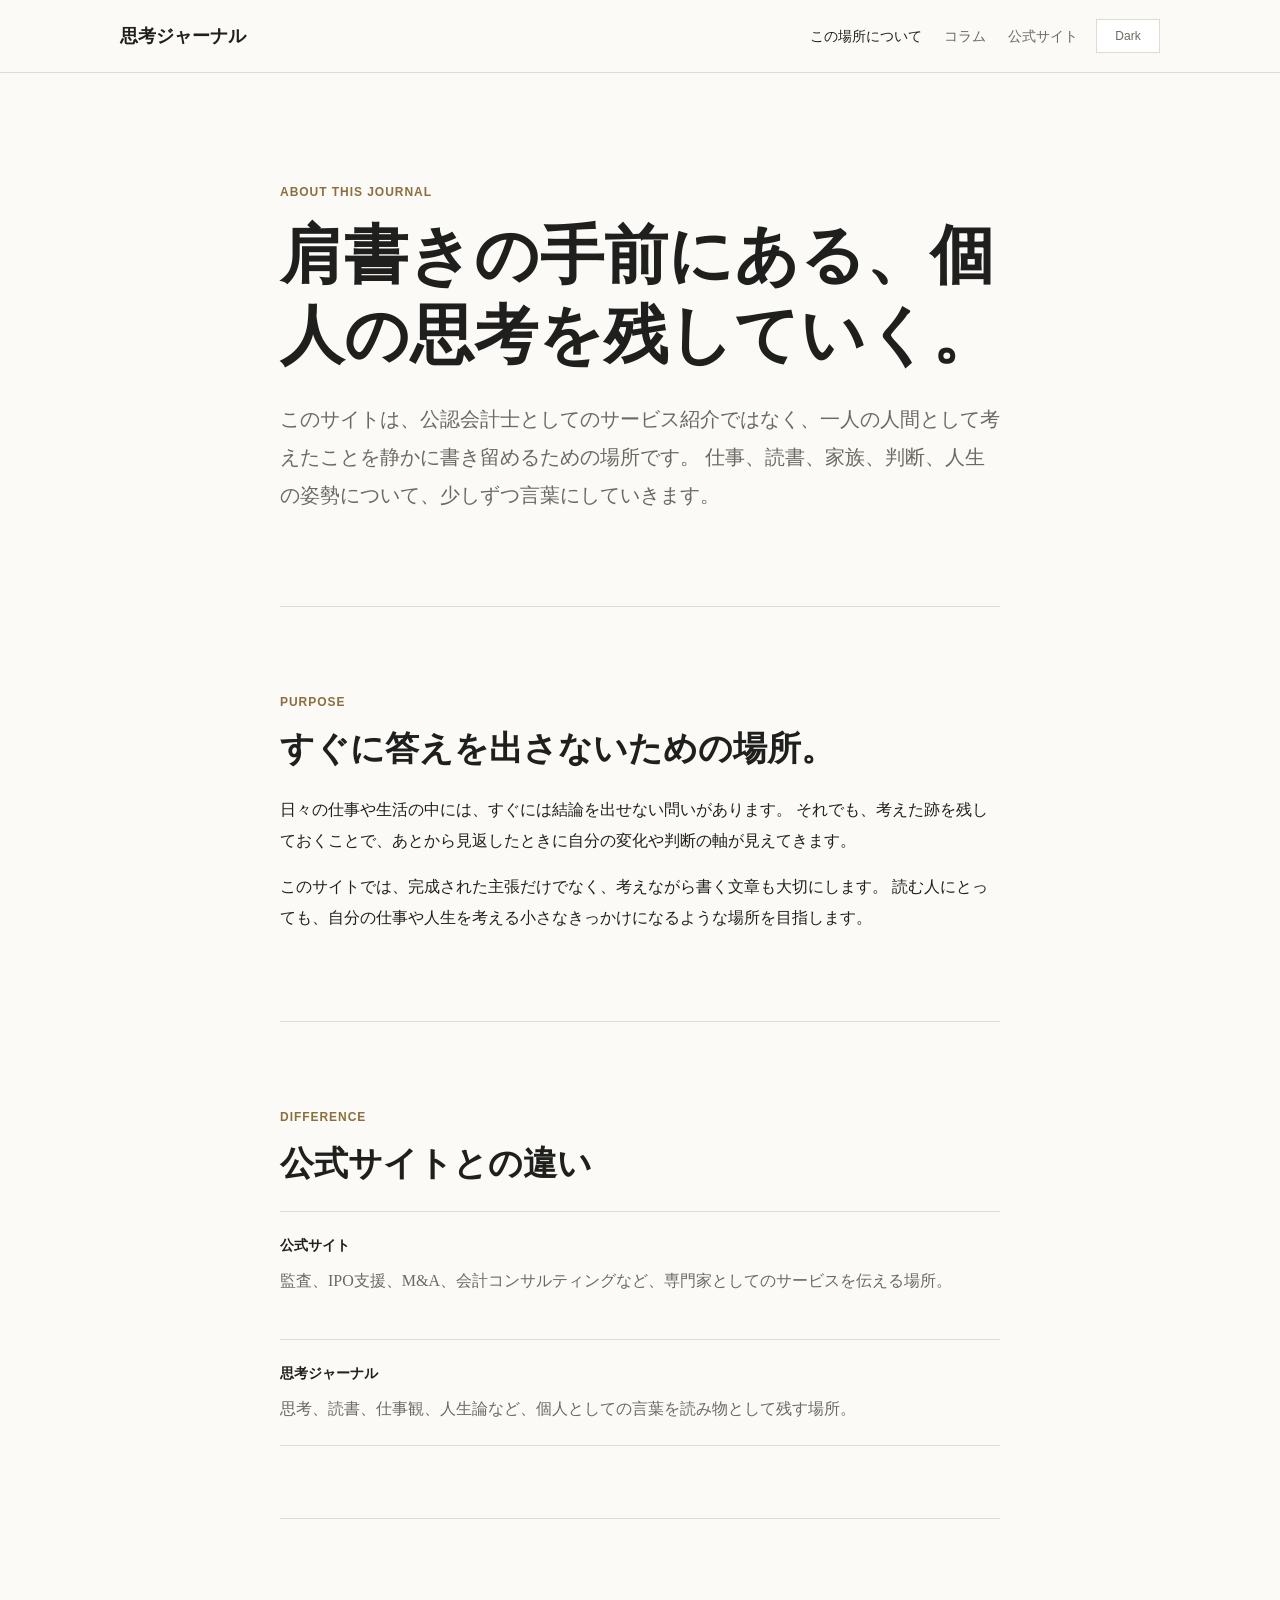
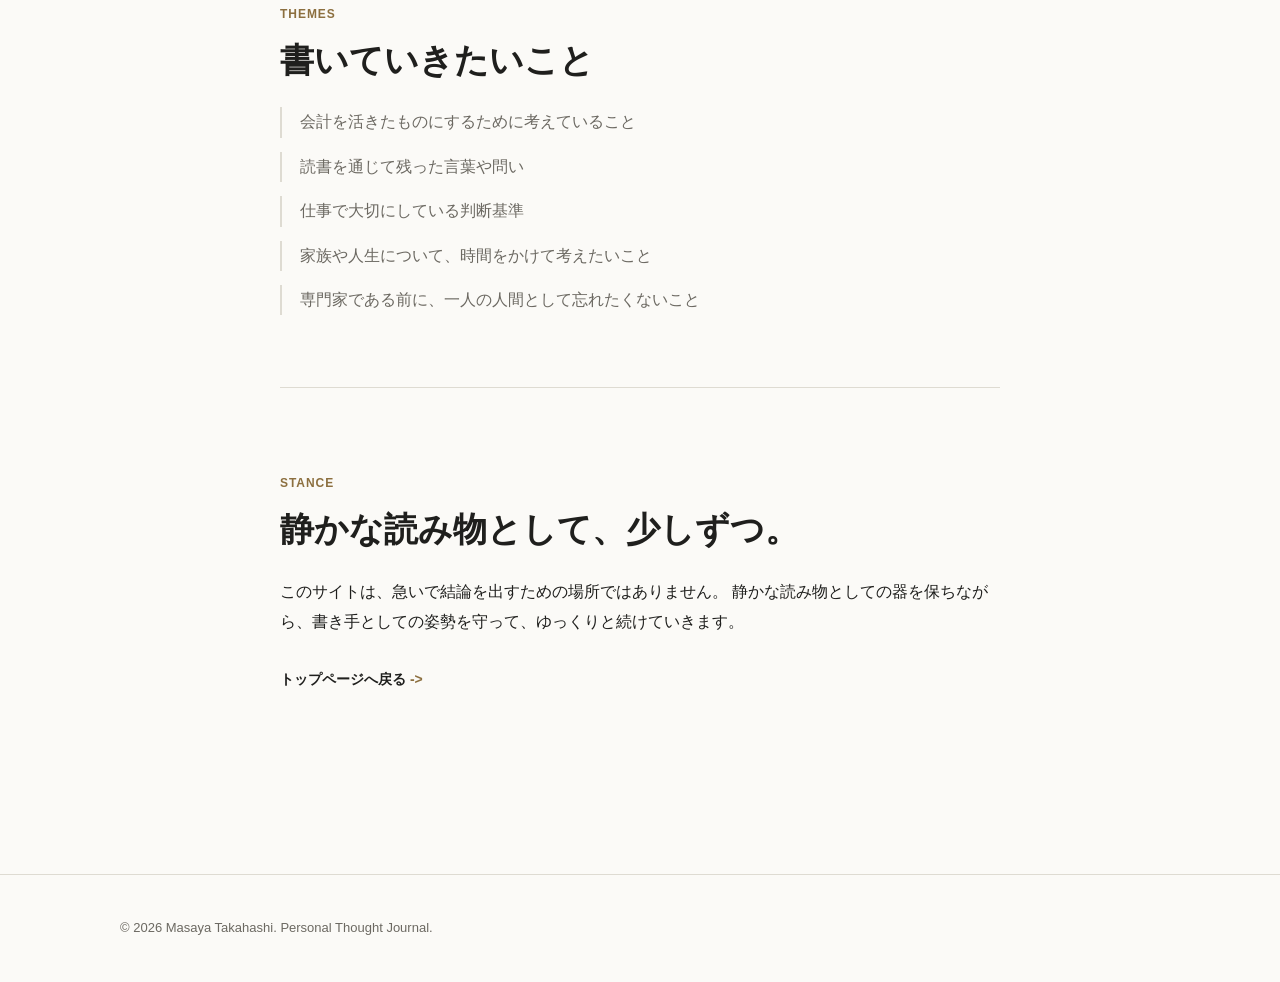
==== about.html @ 68d2dee1 "ファビコンを追加" ====
<!DOCTYPE html>
<html lang="ja">
<head>
  <meta charset="UTF-8">
  <meta name="viewport" content="width=device-width, initial-scale=1.0">
  <meta name="description" content="思考ジャーナルについて。公認会計士・高橋正哉が、個人としての思考、読書、仕事観、人生論を書き留める場所です。">
  <meta property="og:site_name" content="思考ジャーナル">
  <meta property="og:type" content="website">
  <meta property="og:title" content="このサイトについて | 思考ジャーナル">
  <meta property="og:description" content="思考ジャーナルについて。公認会計士・高橋正哉が、個人としての思考、読書、仕事観、人生論を書き留める場所です。">
  <meta property="og:url" content="https://masa-cpa0228.github.io/journaling/about.html">
  <meta property="og:image" content="https://masa-cpa0228.github.io/journaling/assets/img/ogp-default.png">
  <meta property="og:image:type" content="image/png">
  <meta property="og:image:width" content="1200">
  <meta property="og:image:height" content="630">
  <meta property="og:image:alt" content="思考ジャーナル - 会計の外側にある、考え続けるための場所。">
  <meta property="og:locale" content="ja_JP">
  <meta name="twitter:card" content="summary_large_image">
  <meta name="twitter:title" content="このサイトについて | 思考ジャーナル">
  <meta name="twitter:description" content="思考ジャーナルについて。公認会計士・高橋正哉が、個人としての思考、読書、仕事観、人生論を書き留める場所です。">
  <meta name="twitter:image" content="https://masa-cpa0228.github.io/journaling/assets/img/ogp-default.png">
  <meta name="twitter:image:alt" content="思考ジャーナル - 会計の外側にある、考え続けるための場所。">
  <title>このサイトについて | 思考ジャーナル</title>
  <link rel="icon" href="assets/img/favicon.svg" type="image/svg+xml">
  <link rel="stylesheet" href="assets/css/main.css">
  <script src="assets/js/main.js" defer></script>
</head>
<body data-site-root=".">
  <div class="site-shell">
    <header class="site-header">
      <div class="site-header-inner">
        <a class="site-title" href="index.html">思考ジャーナル</a>
        <div class="site-actions">
          <nav class="site-nav" aria-label="主要ナビゲーション">
            <a href="about.html" aria-current="page">この場所について</a>
            <a href="articles.html">コラム</a>
            <a href="https://www.cpa-tm.com/home" target="_blank" rel="noopener">公式サイト</a>
          </nav>
          <button class="theme-toggle" type="button" data-theme-toggle aria-label="ダークモードに切り替える">Dark</button>
        </div>
      </div>
    </header>

    <main class="page-main">
      <section class="page-hero content-container" aria-labelledby="about-page-title">
        <p class="eyebrow">About this journal</p>
        <h1 class="page-title" id="about-page-title">肩書きの手前にある、個人の思考を残していく。</h1>
        <p class="lead">
          このサイトは、公認会計士としてのサービス紹介ではなく、一人の人間として考えたことを静かに書き留めるための場所です。
          仕事、読書、家族、判断、人生の姿勢について、少しずつ言葉にしていきます。
        </p>
      </section>

      <section class="section-block content-container" aria-labelledby="purpose-title">
        <p class="eyebrow">Purpose</p>
        <h2 class="section-title" id="purpose-title">すぐに答えを出さないための場所。</h2>
        <p>
          日々の仕事や生活の中には、すぐには結論を出せない問いがあります。
          それでも、考えた跡を残しておくことで、あとから見返したときに自分の変化や判断の軸が見えてきます。
        </p>
        <p>
          このサイトでは、完成された主張だけでなく、考えながら書く文章も大切にします。
          読む人にとっても、自分の仕事や人生を考える小さなきっかけになるような場所を目指します。
        </p>
      </section>

      <section class="section-block content-container" aria-labelledby="difference-title">
        <p class="eyebrow">Difference</p>
        <h2 class="section-title" id="difference-title">公式サイトとの違い</h2>
        <dl class="comparison-list">
          <div class="comparison-item">
            <dt>公式サイト</dt>
            <dd>監査、IPO支援、M&A、会計コンサルティングなど、専門家としてのサービスを伝える場所。</dd>
          </div>
          <div class="comparison-item">
            <dt>思考ジャーナル</dt>
            <dd>思考、読書、仕事観、人生論など、個人としての言葉を読み物として残す場所。</dd>
          </div>
        </dl>
      </section>

      <section class="section-block content-container" aria-labelledby="themes-title">
        <p class="eyebrow">Themes</p>
        <h2 class="section-title" id="themes-title">書いていきたいこと</h2>
        <ul class="theme-list">
          <li>会計を活きたものにするために考えていること</li>
          <li>読書を通じて残った言葉や問い</li>
          <li>仕事で大切にしている判断基準</li>
          <li>家族や人生について、時間をかけて考えたいこと</li>
          <li>専門家である前に、一人の人間として忘れたくないこと</li>
        </ul>
      </section>

      <section class="section-block content-container" aria-labelledby="next-title">
        <p class="eyebrow">Stance</p>
        <h2 class="section-title" id="next-title">静かな読み物として、少しずつ。</h2>
        <p>
          このサイトは、急いで結論を出すための場所ではありません。
          静かな読み物としての器を保ちながら、書き手としての姿勢を守って、ゆっくりと続けていきます。
        </p>
        <p class="page-link-row">
          <a class="text-link" href="index.html">トップページへ戻る</a>
        </p>
      </section>
    </main>

    <footer class="site-footer">
      <div class="site-footer-inner">
        <p>&copy; 2026 Masaya Takahashi. Personal Thought Journal.</p>
      </div>
    </footer>
  </div>
</body>
</html>
---- assets/css/main.css ----
/* ===== Thought Journal Base Styles ===== */

:root {
  --color-page: #fbfaf7;
  --color-surface: #ffffff;
  --color-text: #1f1f1d;
  --color-muted: #6c6962;
  --color-subtle: #f0eee8;
  --color-border: #dedbd2;
  --color-accent: #8c6f3f;
  --color-link: #315f6b;
  --font-serif: "Hiragino Mincho ProN", "Yu Mincho", YuMincho, "Noto Serif JP", serif;
  --font-sans: "Hiragino Sans", "Yu Gothic", YuGothic, Meiryo, sans-serif;
  --content-width: 720px;
  --wide-width: 1040px;
  --space-page-x: clamp(20px, 5vw, 48px);
}

[data-theme="dark"] {
  --color-page: #171715;
  --color-surface: #20201d;
  --color-text: #f0eee8;
  --color-muted: #b9b4aa;
  --color-subtle: #2b2a26;
  --color-border: #464238;
  --color-accent: #d5b878;
  --color-link: #9ec5ce;
}

*,
*::before,
*::after {
  box-sizing: border-box;
}

html {
  scroll-behavior: smooth;
}

body {
  margin: 0;
  background: var(--color-page);
  color: var(--color-text);
  font-family: var(--font-serif);
  font-size: 16px;
  line-height: 1.9;
  overflow-wrap: anywhere;
  text-rendering: optimizeLegibility;
}

img,
svg {
  display: block;
  max-width: 100%;
}

a {
  color: var(--color-link);
  text-decoration-thickness: 1px;
  text-underline-offset: 0.18em;
}

a:hover {
  color: var(--color-accent);
}

button,
input,
textarea,
select {
  font: inherit;
}

.site-shell {
  min-height: 100vh;
}

.site-header,
.site-footer {
  padding-inline: var(--space-page-x);
}

.site-header {
  border-bottom: 1px solid var(--color-border);
  background: rgba(251, 250, 247, 0.92);
}

[data-theme="dark"] .site-header {
  background: rgba(23, 23, 21, 0.92);
}

.site-header-inner,
.site-footer-inner,
.wide-container {
  width: min(100%, var(--wide-width));
  margin-inline: auto;
}

.site-header-inner {
  display: flex;
  align-items: center;
  justify-content: space-between;
  min-height: 72px;
  gap: 24px;
}

.site-title {
  color: var(--color-text);
  font-family: var(--font-serif);
  font-size: 18px;
  font-weight: 700;
  letter-spacing: 0;
  text-decoration: none;
}

.site-actions {
  display: flex;
  align-items: center;
  gap: 18px;
}

.site-nav {
  display: flex;
  align-items: center;
  gap: 22px;
  font-family: var(--font-sans);
  font-size: 14px;
}

.site-nav a {
  color: var(--color-muted);
  text-decoration: none;
}

.site-nav a:hover,
.site-nav a[aria-current="page"] {
  color: var(--color-text);
}

.theme-toggle,
.tag-filter {
  border: 1px solid var(--color-border);
  background: var(--color-surface);
  color: var(--color-muted);
  cursor: pointer;
  font-family: var(--font-sans);
  line-height: 1.4;
}

.theme-toggle {
  min-width: 64px;
  min-height: 34px;
  padding: 6px 12px;
  font-size: 12px;
}

.theme-toggle:hover,
.theme-toggle[aria-pressed="true"],
.tag-filter:hover,
.tag-filter[aria-pressed="true"] {
  border-color: var(--color-accent);
  color: var(--color-text);
}

.page-main {
  padding: clamp(48px, 8vw, 96px) var(--space-page-x);
}

.content-container {
  width: min(100%, var(--content-width));
  margin-inline: auto;
}

.eyebrow {
  color: var(--color-accent);
  font-family: var(--font-sans);
  font-size: 12px;
  font-weight: 700;
  letter-spacing: 0.08em;
  text-transform: uppercase;
}

.page-title {
  margin: 12px 0 24px;
  font-size: clamp(32px, 6vw, 64px);
  font-weight: 700;
  line-height: 1.25;
  letter-spacing: 0;
}

.lead {
  color: var(--color-muted);
  font-size: clamp(17px, 2.4vw, 20px);
  line-height: 1.9;
}

.page-hero {
  padding-bottom: clamp(40px, 7vw, 72px);
}

.home-hero {
  display: grid;
  grid-template-columns: minmax(0, 1.05fr) minmax(280px, 0.75fr);
  align-items: center;
  gap: clamp(40px, 7vw, 88px);
  min-height: calc(100vh - 160px);
  padding-bottom: clamp(36px, 6vw, 72px);
}

.home-hero-copy {
  max-width: 720px;
}

.hero-actions {
  display: flex;
  flex-wrap: wrap;
  gap: 14px 24px;
  margin-top: 34px;
  font-family: var(--font-sans);
  font-size: 14px;
}

.text-link {
  color: var(--color-text);
  font-weight: 700;
  text-decoration: none;
}

.text-link::after {
  content: " ->";
  color: var(--color-accent);
}

.text-link:hover {
  color: var(--color-link);
}

.journal-visual {
  position: relative;
  z-index: 0;
  min-height: 420px;
  margin: 0;
}

.journal-paper {
  position: absolute;
  border: 1px solid var(--color-border);
  background: var(--color-surface);
  box-shadow: 0 24px 60px rgba(31, 31, 29, 0.08);
}

.journal-paper-main {
  inset: 44px 18px 28px 34px;
  display: flex;
  flex-direction: column;
  justify-content: flex-end;
  gap: 18px;
  padding: 34px;
  z-index: 2;
}

.journal-paper-main::before {
  content: "";
  position: absolute;
  inset: 26px 26px auto auto;
  width: 72px;
  height: 72px;
  border: 1px solid var(--color-border);
  border-radius: 50%;
  background:
    linear-gradient(90deg, transparent 48%, var(--color-border) 48%, var(--color-border) 52%, transparent 52%),
    linear-gradient(0deg, transparent 48%, var(--color-border) 48%, var(--color-border) 52%, transparent 52%);
}

.journal-paper-back {
  top: 0;
  right: 0;
  width: 62%;
  height: 44%;
  display: flex;
  align-items: flex-start;
  justify-content: flex-end;
  padding: 22px;
  color: var(--color-muted);
  font-family: var(--font-sans);
  font-size: 12px;
  letter-spacing: 0.08em;
  text-transform: uppercase;
  transform: rotate(4deg);
  z-index: 0;
}

.journal-paper-side {
  left: 0;
  bottom: 0;
  width: 46%;
  height: 34%;
  display: flex;
  align-items: flex-end;
  padding: 22px;
  color: var(--color-muted);
  font-family: var(--font-sans);
  font-size: 12px;
  letter-spacing: 0.08em;
  text-transform: uppercase;
  background: var(--color-subtle);
  z-index: 1;
}

.journal-paper-label {
  color: var(--color-accent);
  font-family: var(--font-sans);
  font-size: 12px;
  font-weight: 700;
  letter-spacing: 0.12em;
  text-transform: uppercase;
}

.journal-line {
  display: block;
  width: 76%;
  height: 1px;
  background: var(--color-border);
}

.journal-line-wide {
  width: 100%;
}

.journal-line-short {
  width: 48%;
}

.section-block {
  padding-block: clamp(40px, 7vw, 72px);
  border-top: 1px solid var(--color-border);
}

.section-title {
  margin: 0 0 24px;
  font-size: clamp(24px, 4vw, 34px);
  line-height: 1.35;
}

.article-list {
  display: grid;
  gap: 18px;
  margin: 0;
  padding: 0;
  list-style: none;
}

.article-card {
  padding: 22px 0;
  border-bottom: 1px solid var(--color-border);
}

.article-list-detailed .article-card {
  padding-block: 28px;
}

.article-card p {
  margin: 0;
  color: var(--color-muted);
}

.article-card-title {
  margin: 0 0 8px;
  font-size: clamp(20px, 3vw, 26px);
  line-height: 1.45;
}

.article-card-title a {
  color: var(--color-text);
  text-decoration: none;
}

.article-card-title a:hover {
  color: var(--color-link);
}

.article-meta {
  color: var(--color-muted);
  font-family: var(--font-sans);
  font-size: 13px;
}

.article-tags {
  display: flex;
  flex-wrap: wrap;
  gap: 8px;
  margin-top: 16px;
  font-family: var(--font-sans);
  font-size: 12px;
}

.article-tags span {
  border: 1px solid var(--color-border);
  color: var(--color-muted);
  padding: 3px 9px;
}

.tag-filter-group {
  display: flex;
  flex-wrap: wrap;
  gap: 8px;
  margin: 0 0 18px;
}

.tag-filter {
  min-height: 32px;
  padding: 5px 11px;
  font-size: 12px;
}

.empty-note {
  margin: 0;
  padding: 22px 0;
  border-top: 1px solid var(--color-border);
  border-bottom: 1px solid var(--color-border);
  color: var(--color-muted);
  list-style: none;
}

.comparison-list {
  display: grid;
  gap: 22px;
  margin: 0;
}

.comparison-item {
  padding-block: 20px;
  border-top: 1px solid var(--color-border);
}

.comparison-item:last-child {
  border-bottom: 1px solid var(--color-border);
}

.comparison-item dt {
  margin-bottom: 8px;
  color: var(--color-text);
  font-family: var(--font-sans);
  font-size: 14px;
  font-weight: 700;
}

.comparison-item dd {
  margin: 0;
  color: var(--color-muted);
}

.theme-list {
  display: grid;
  gap: 14px;
  margin: 0;
  padding: 0;
  list-style: none;
}

.theme-list li {
  padding-left: 18px;
  border-left: 2px solid var(--color-border);
  color: var(--color-muted);
}

.page-link-row {
  margin-top: 28px;
  font-family: var(--font-sans);
  font-size: 14px;
}

.prose {
  width: min(100%, var(--content-width));
  margin-inline: auto;
}

.prose h1,
.prose h2,
.prose h3 {
  line-height: 1.45;
}

.prose h1 {
  margin: 0 0 32px;
  font-size: clamp(31px, 5.5vw, 54px);
}

.prose h2 {
  margin: 56px 0 18px;
  font-size: clamp(24px, 4vw, 34px);
}

.prose p {
  margin: 0 0 1.45em;
}

.prose blockquote {
  margin: 36px 0;
  padding: 4px 0 4px 22px;
  border-left: 3px solid var(--color-accent);
  color: var(--color-muted);
}

.article-header {
  margin-bottom: clamp(34px, 6vw, 56px);
  padding-bottom: 28px;
  border-bottom: 1px solid var(--color-border);
}

.article-page .lead {
  margin-bottom: 1.6em;
  color: var(--color-text);
}

.toc-block {
  margin: 0 0 clamp(34px, 6vw, 52px);
  padding: 18px 0;
  border-top: 1px solid var(--color-border);
  border-bottom: 1px solid var(--color-border);
}

.toc-list {
  display: grid;
  gap: 8px;
  margin: 0;
  padding-left: 1.4em;
  color: var(--color-muted);
  font-family: var(--font-sans);
  font-size: 14px;
  line-height: 1.7;
}

.toc-list a {
  color: var(--color-muted);
  text-decoration: none;
}

.toc-list a:hover {
  color: var(--color-link);
}

.article-footer {
  margin-top: clamp(44px, 7vw, 72px);
  padding-top: 26px;
  border-top: 1px solid var(--color-border);
}

.site-footer {
  border-top: 1px solid var(--color-border);
  color: var(--color-muted);
  font-family: var(--font-sans);
  font-size: 13px;
}

.site-footer-inner {
  padding-block: 28px;
}

.sr-only {
  position: absolute;
  width: 1px;
  height: 1px;
  padding: 0;
  overflow: hidden;
  clip: rect(0, 0, 0, 0);
  white-space: nowrap;
  border: 0;
}

@media (max-width: 720px) {
  body {
    line-height: 1.85;
  }

  .page-main {
    padding-top: 40px;
    padding-bottom: 64px;
  }

  .home-hero {
    grid-template-columns: 1fr;
    min-height: auto;
    gap: 24px;
    padding-bottom: 40px;
  }

  .journal-visual {
    min-height: 260px;
  }

  .journal-paper-main {
    inset: 28px 8px 18px 22px;
    padding: 26px;
  }

  .site-header-inner {
    align-items: flex-start;
    flex-direction: column;
    justify-content: center;
    gap: 12px;
    padding-block: 16px;
  }

  .site-actions {
    align-items: flex-start;
    flex-direction: column;
    gap: 12px;
    width: 100%;
  }

  .site-nav {
    flex-wrap: wrap;
    gap: 12px 18px;
    line-height: 1.5;
  }

  .page-title {
    margin-bottom: 20px;
  }

  .lead {
    font-size: 17px;
  }

  .section-block {
    padding-block: 40px;
  }

  .article-card,
  .article-list-detailed .article-card {
    padding-block: 22px;
  }

  .prose h1 {
    margin-bottom: 24px;
  }

  .prose h2 {
    margin-top: 44px;
  }

  .prose blockquote {
    margin-block: 30px;
    padding-left: 18px;
  }

  .article-header {
    padding-bottom: 24px;
  }
}

@media (max-width: 420px) {
  :root {
    --space-page-x: 18px;
  }

  .site-title {
    font-size: 17px;
  }

  .site-nav {
    font-size: 13px;
  }

  .page-title {
    font-size: 31px;
  }

  .section-title,
  .prose h2 {
    font-size: 24px;
  }

  .article-card-title {
    font-size: 20px;
  }

  .journal-paper-main {
    inset: 24px 8px 16px 18px;
    gap: 14px;
    padding: 22px;
  }
}
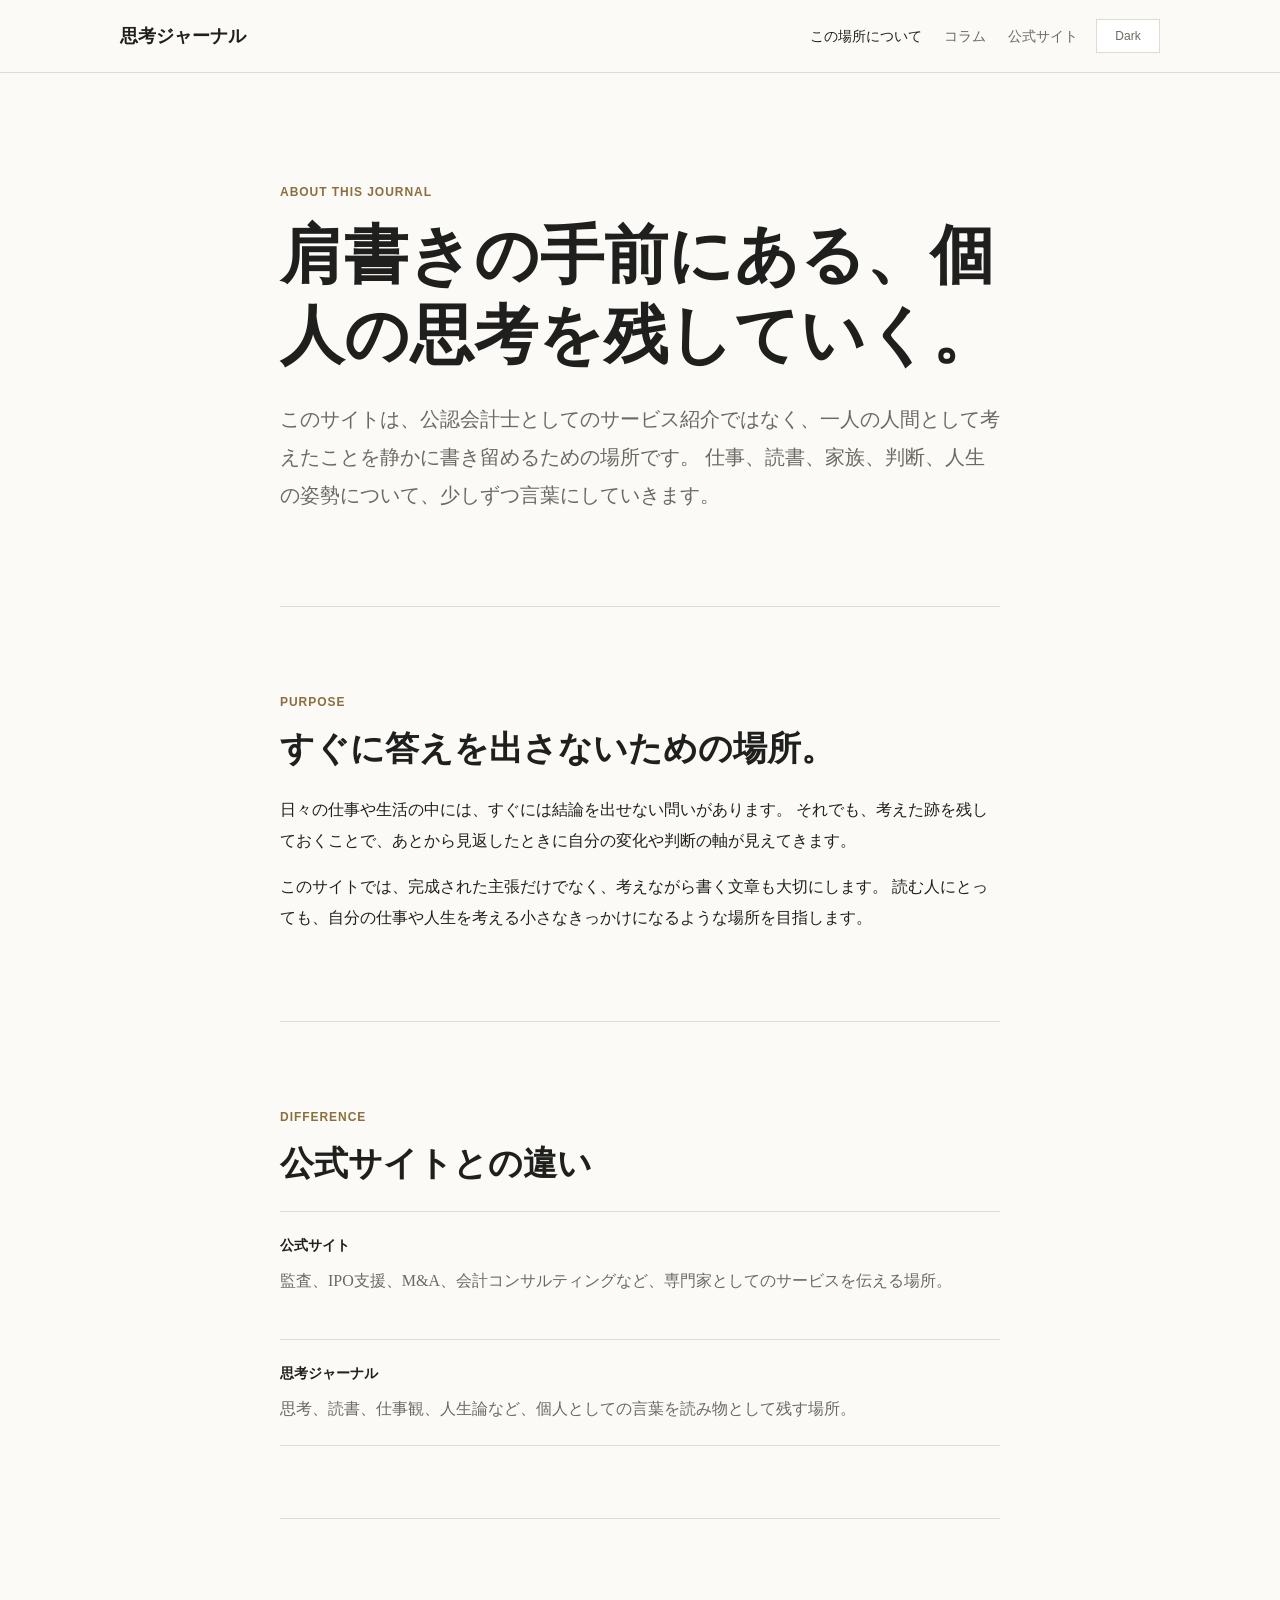
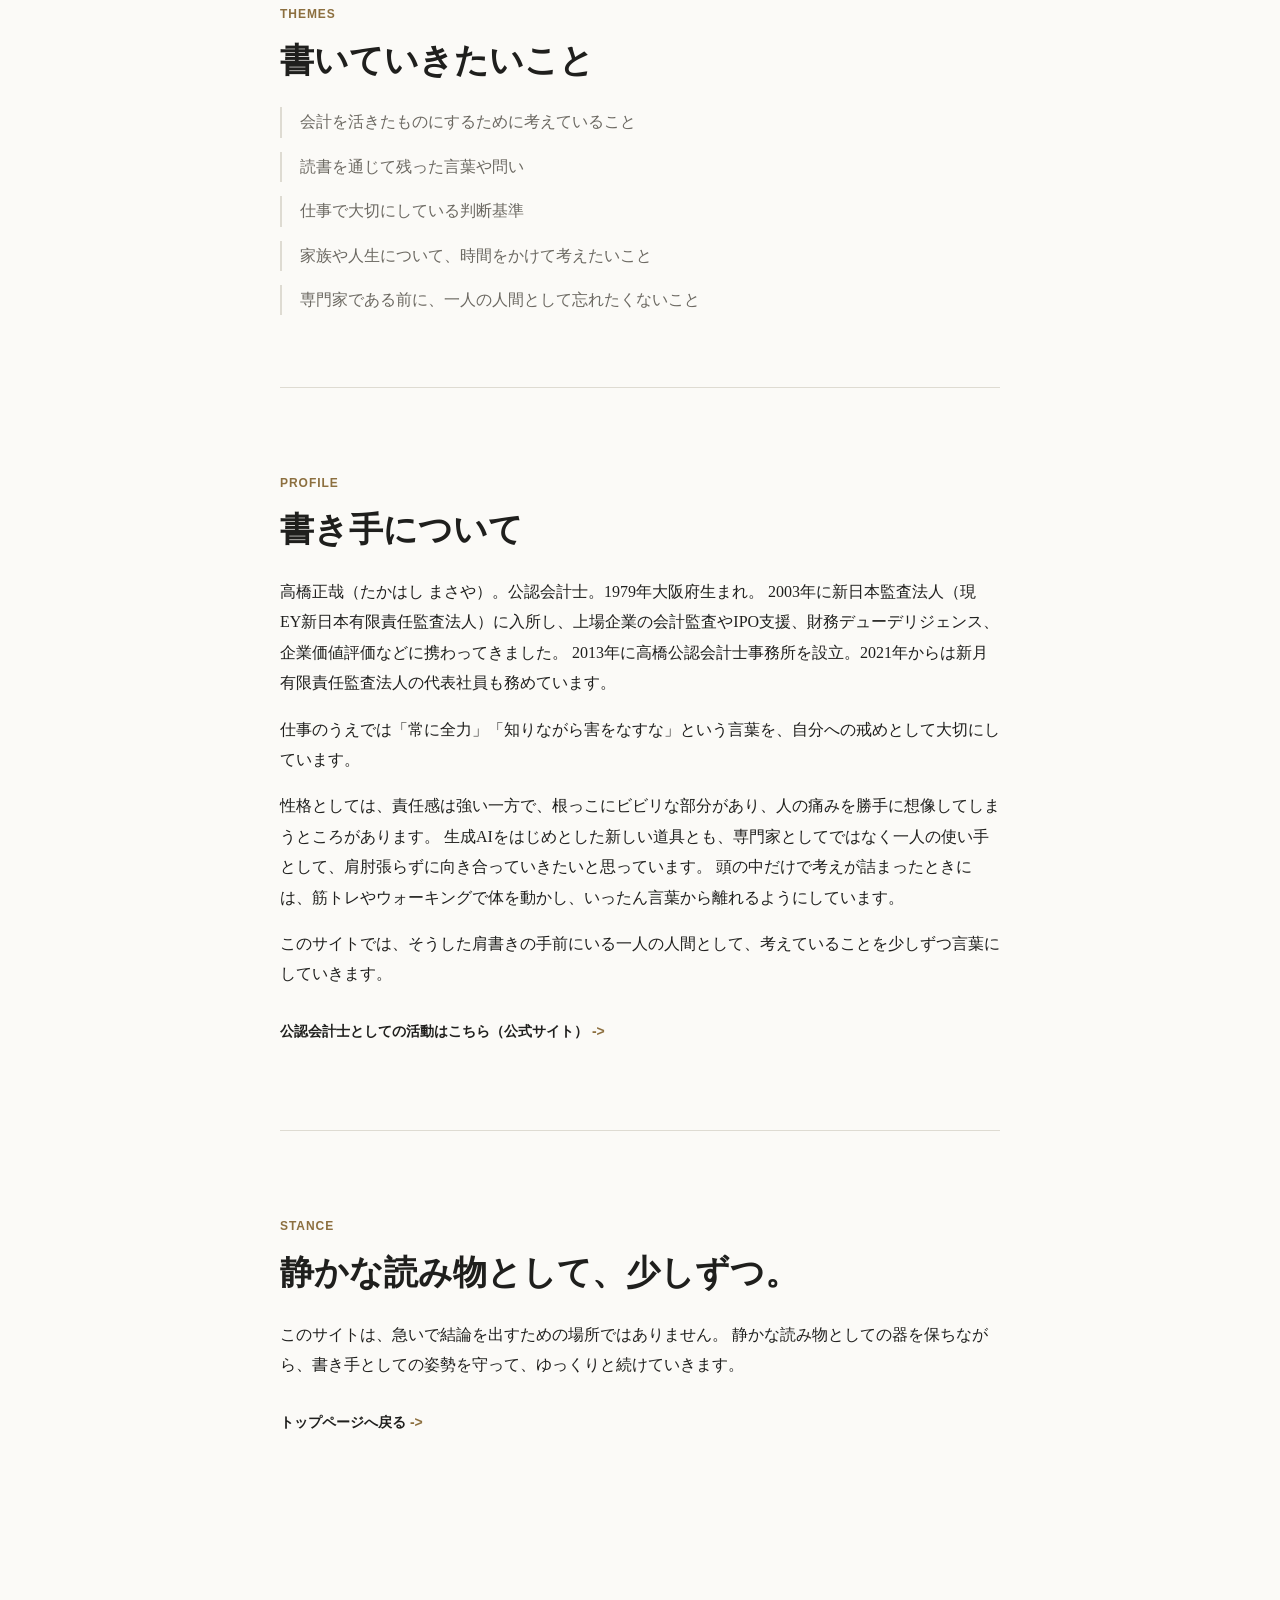
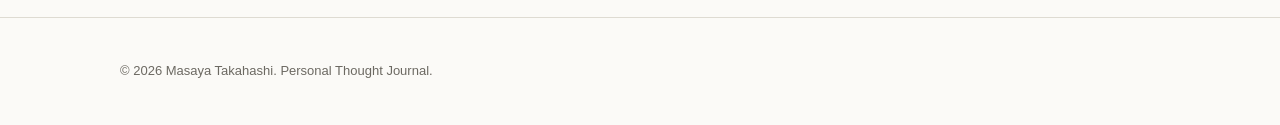
==== commit 1f7fc66e: "Profileを追加" ====
--- a/about.html
+++ b/about.html
@@ -91,6 +91,30 @@
         </ul>
       </section>
 
+      <section class="section-block content-container" aria-labelledby="profile-title">
+        <p class="eyebrow">Profile</p>
+        <h2 class="section-title" id="profile-title">書き手について</h2>
+        <p>
+          高橋正哉（たかはし まさや）。公認会計士。1979年大阪府生まれ。
+          2003年に新日本監査法人（現 EY新日本有限責任監査法人）に入所し、上場企業の会計監査やIPO支援、財務デューデリジェンス、企業価値評価などに携わってきました。
+          2013年に高橋公認会計士事務所を設立。2021年からは新月有限責任監査法人の代表社員も務めています。
+        </p>
+        <p>
+          仕事のうえでは「常に全力」「知りながら害をなすな」という言葉を、自分への戒めとして大切にしています。
+        </p>
+        <p>
+          性格としては、責任感は強い一方で、根っこにビビリな部分があり、人の痛みを勝手に想像してしまうところがあります。
+          生成AIをはじめとした新しい道具とも、専門家としてではなく一人の使い手として、肩肘張らずに向き合っていきたいと思っています。
+          頭の中だけで考えが詰まったときには、筋トレやウォーキングで体を動かし、いったん言葉から離れるようにしています。
+        </p>
+        <p>
+          このサイトでは、そうした肩書きの手前にいる一人の人間として、考えていることを少しずつ言葉にしていきます。
+        </p>
+        <p class="page-link-row">
+          <a class="text-link" href="https://www.cpa-tm.com/home" target="_blank" rel="noopener">公認会計士としての活動はこちら（公式サイト）</a>
+        </p>
+      </section>
+
       <section class="section-block content-container" aria-labelledby="next-title">
         <p class="eyebrow">Stance</p>
         <h2 class="section-title" id="next-title">静かな読み物として、少しずつ。</h2>
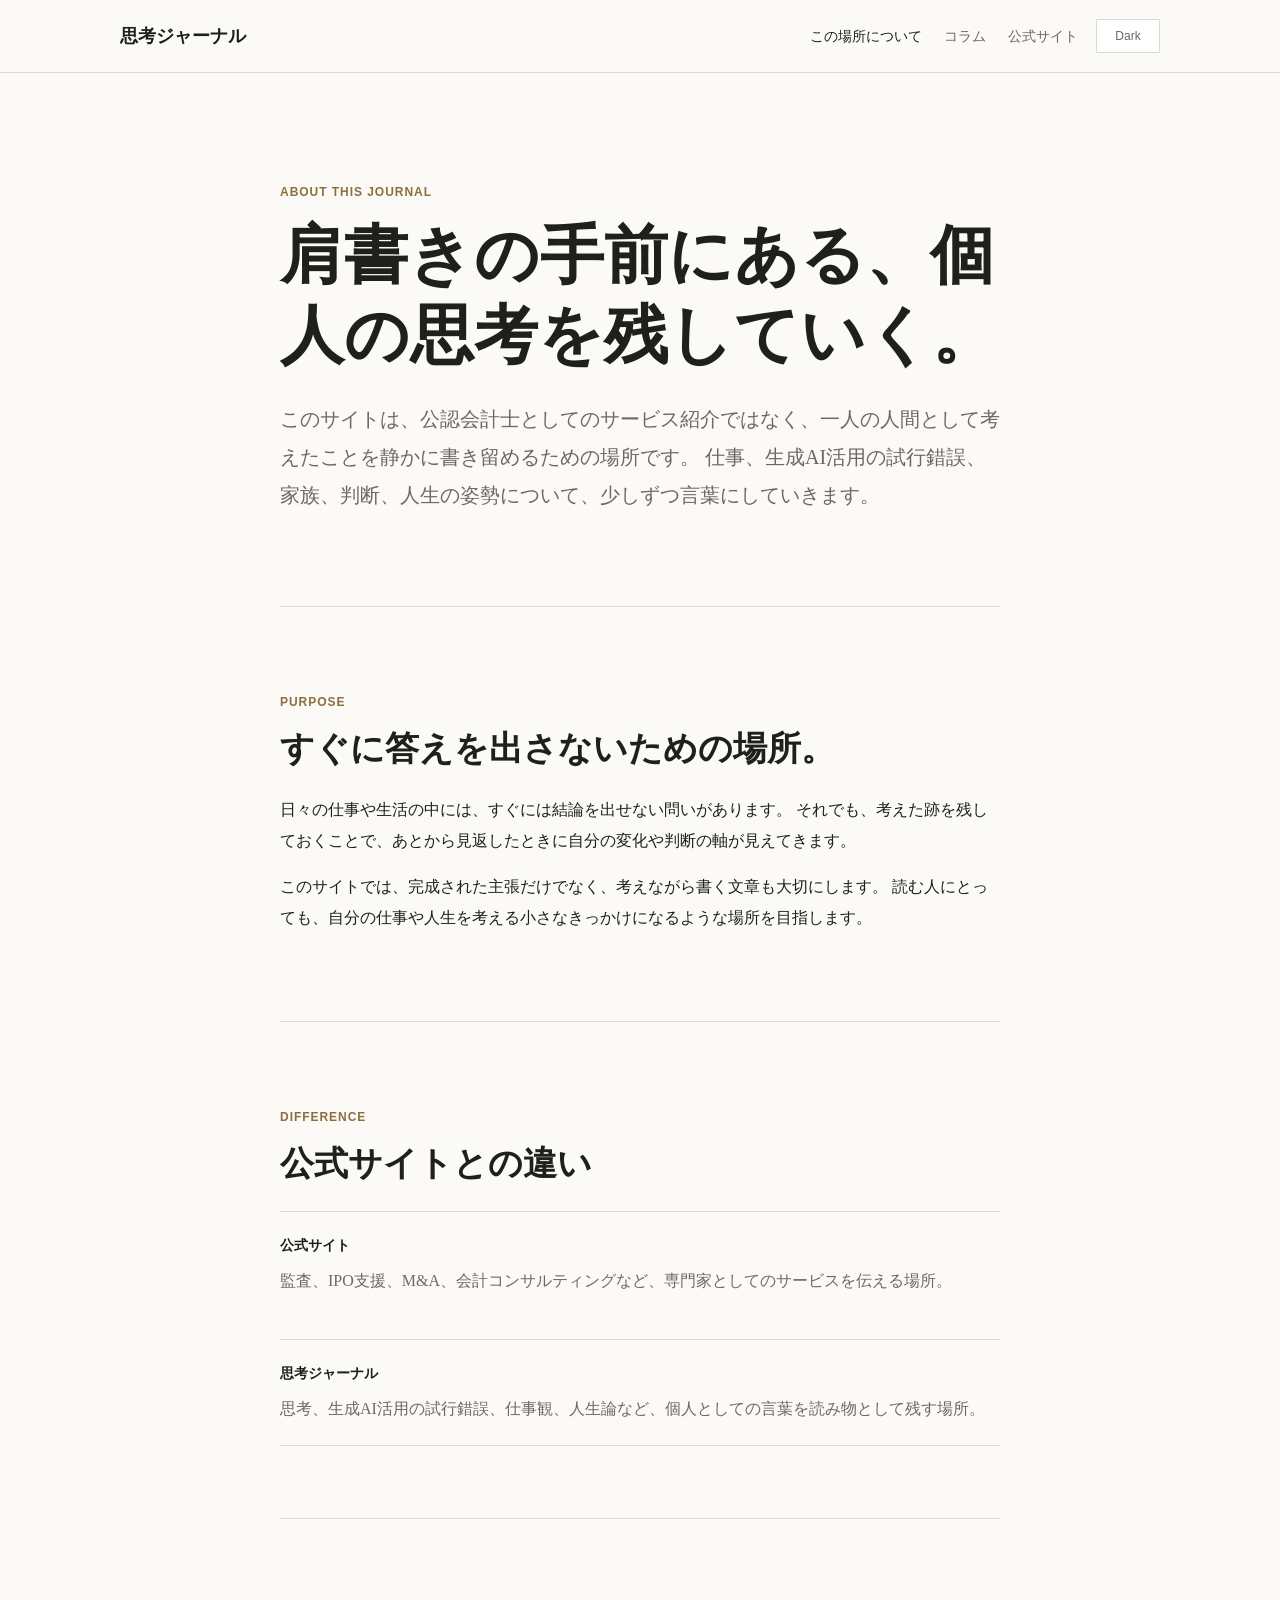
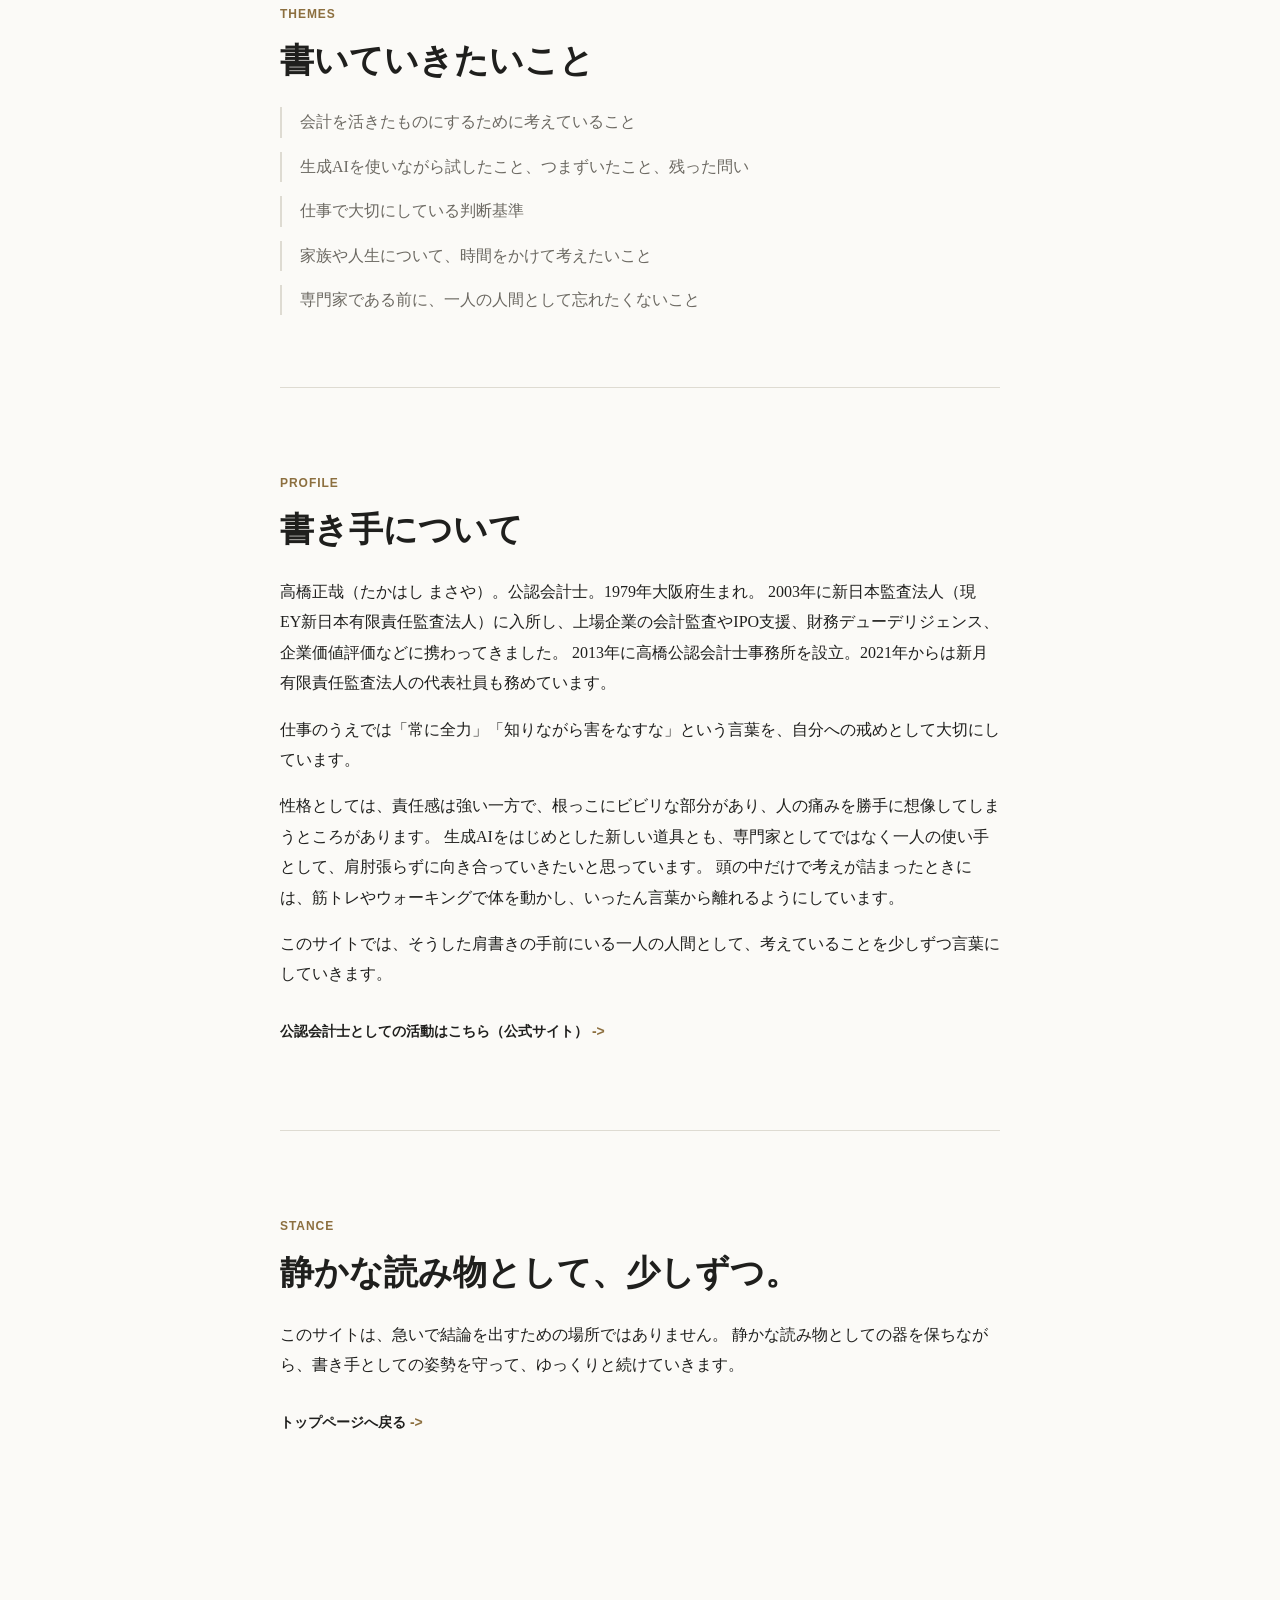
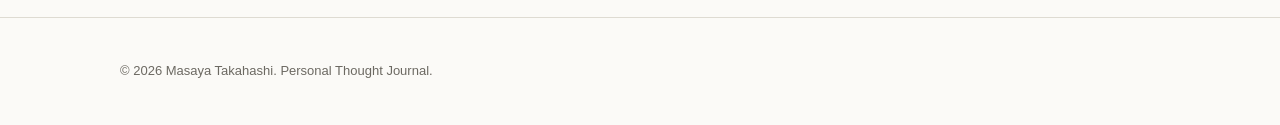
==== commit c1d5fb48: "読書の感想からAI試行錯誤というニュアンスに変更" ====
--- a/about.html
+++ b/about.html
@@ -3,11 +3,11 @@
 <head>
   <meta charset="UTF-8">
   <meta name="viewport" content="width=device-width, initial-scale=1.0">
-  <meta name="description" content="思考ジャーナルについて。公認会計士・高橋正哉が、個人としての思考、読書、仕事観、人生論を書き留める場所です。">
+  <meta name="description" content="思考ジャーナルについて。公認会計士・高橋正哉が、個人としての思考、生成AI活用の試行錯誤、仕事観、人生論を書き留める場所です。">
   <meta property="og:site_name" content="思考ジャーナル">
   <meta property="og:type" content="website">
   <meta property="og:title" content="このサイトについて | 思考ジャーナル">
-  <meta property="og:description" content="思考ジャーナルについて。公認会計士・高橋正哉が、個人としての思考、読書、仕事観、人生論を書き留める場所です。">
+  <meta property="og:description" content="思考ジャーナルについて。公認会計士・高橋正哉が、個人としての思考、生成AI活用の試行錯誤、仕事観、人生論を書き留める場所です。">
   <meta property="og:url" content="https://masa-cpa0228.github.io/journaling/about.html">
   <meta property="og:image" content="https://masa-cpa0228.github.io/journaling/assets/img/ogp-default.png">
   <meta property="og:image:type" content="image/png">
@@ -17,7 +17,7 @@
   <meta property="og:locale" content="ja_JP">
   <meta name="twitter:card" content="summary_large_image">
   <meta name="twitter:title" content="このサイトについて | 思考ジャーナル">
-  <meta name="twitter:description" content="思考ジャーナルについて。公認会計士・高橋正哉が、個人としての思考、読書、仕事観、人生論を書き留める場所です。">
+  <meta name="twitter:description" content="思考ジャーナルについて。公認会計士・高橋正哉が、個人としての思考、生成AI活用の試行錯誤、仕事観、人生論を書き留める場所です。">
   <meta name="twitter:image" content="https://masa-cpa0228.github.io/journaling/assets/img/ogp-default.png">
   <meta name="twitter:image:alt" content="思考ジャーナル - 会計の外側にある、考え続けるための場所。">
   <title>このサイトについて | 思考ジャーナル</title>
@@ -47,7 +47,7 @@
         <h1 class="page-title" id="about-page-title">肩書きの手前にある、個人の思考を残していく。</h1>
         <p class="lead">
           このサイトは、公認会計士としてのサービス紹介ではなく、一人の人間として考えたことを静かに書き留めるための場所です。
-          仕事、読書、家族、判断、人生の姿勢について、少しずつ言葉にしていきます。
+          仕事、生成AI活用の試行錯誤、家族、判断、人生の姿勢について、少しずつ言葉にしていきます。
         </p>
       </section>
 
@@ -74,7 +74,7 @@
           </div>
           <div class="comparison-item">
             <dt>思考ジャーナル</dt>
-            <dd>思考、読書、仕事観、人生論など、個人としての言葉を読み物として残す場所。</dd>
+            <dd>思考、生成AI活用の試行錯誤、仕事観、人生論など、個人としての言葉を読み物として残す場所。</dd>
           </div>
         </dl>
       </section>
@@ -84,7 +84,7 @@
         <h2 class="section-title" id="themes-title">書いていきたいこと</h2>
         <ul class="theme-list">
           <li>会計を活きたものにするために考えていること</li>
-          <li>読書を通じて残った言葉や問い</li>
+          <li>生成AIを使いながら試したこと、つまずいたこと、残った問い</li>
           <li>仕事で大切にしている判断基準</li>
           <li>家族や人生について、時間をかけて考えたいこと</li>
           <li>専門家である前に、一人の人間として忘れたくないこと</li>
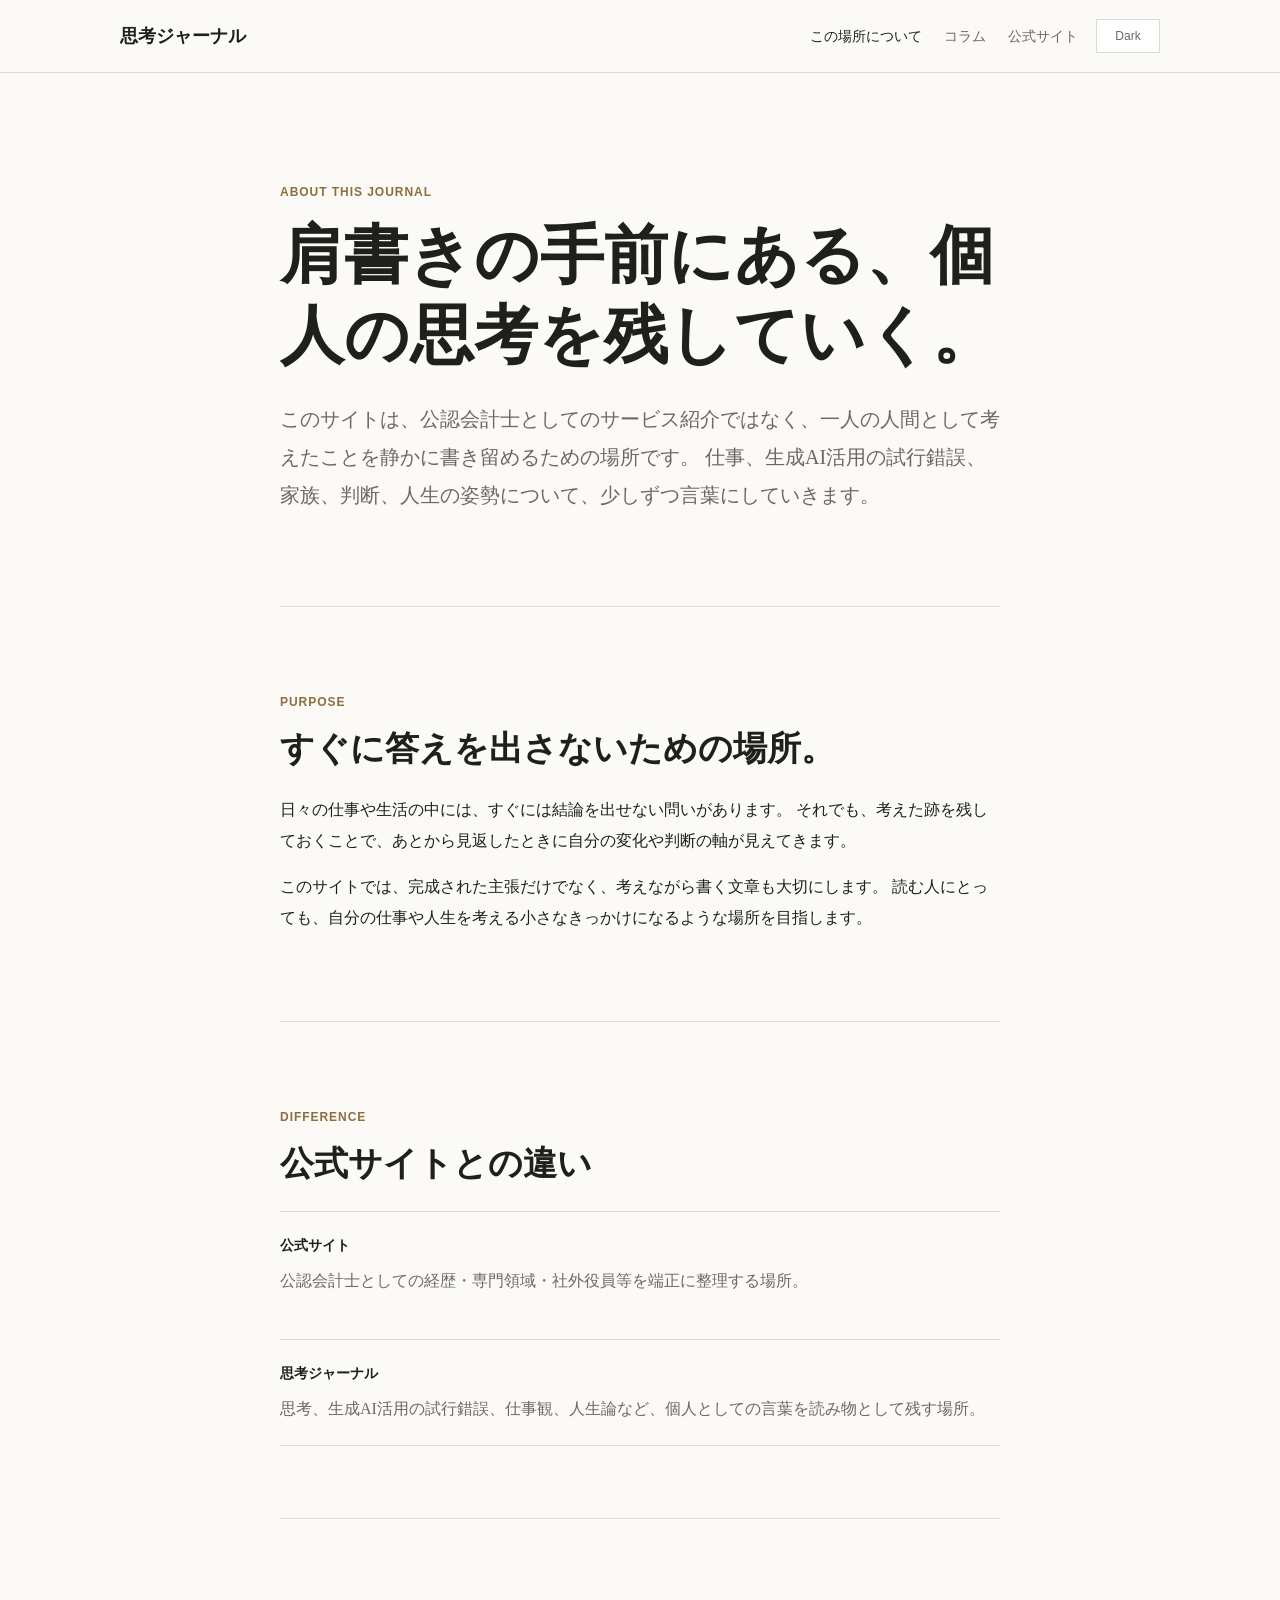
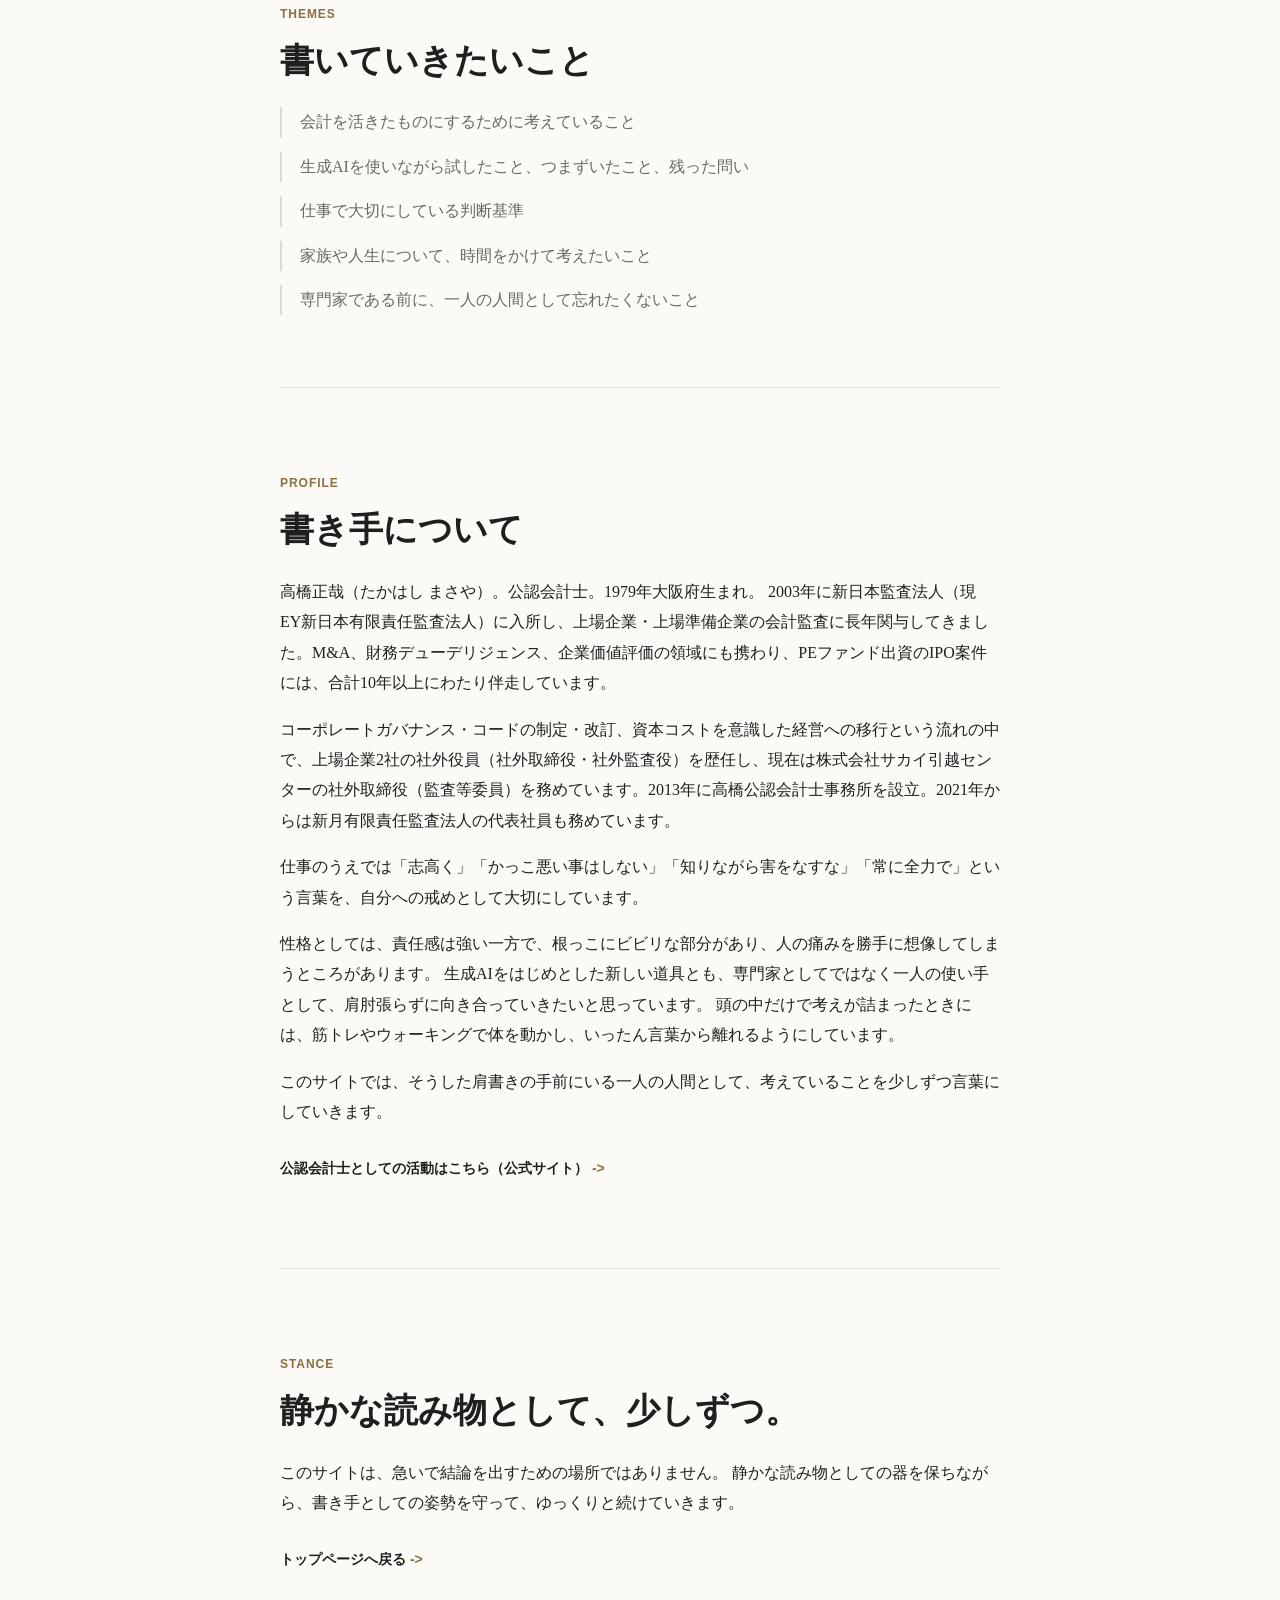
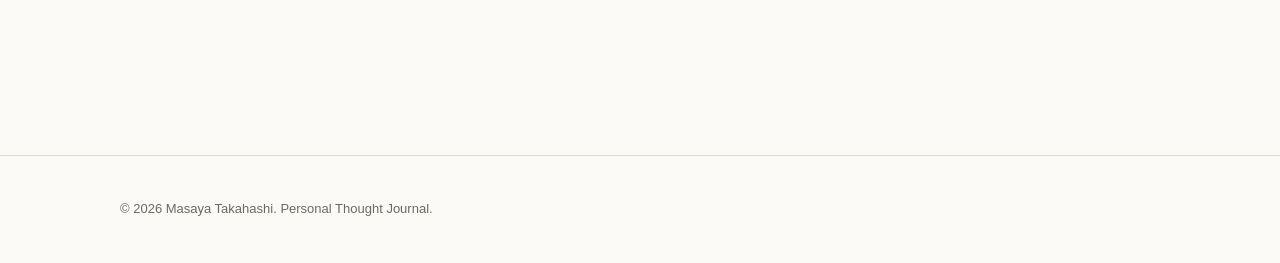
==== commit 2756d944: "公式サイトとの整合性" ====
--- a/about.html
+++ b/about.html
@@ -3,24 +3,47 @@
 <head>
   <meta charset="UTF-8">
   <meta name="viewport" content="width=device-width, initial-scale=1.0">
-  <meta name="description" content="思考ジャーナルについて。公認会計士・高橋正哉が、個人としての思考、生成AI活用の試行錯誤、仕事観、人生論を書き留める場所です。">
+  <meta name="description" content="公認会計士・高橋正哉のプロフィールと、思考ジャーナルについて。個人としての思考、生成AI活用の試行錯誤、仕事観、人生論を書き留める場所です。">
+  <meta name="author" content="高橋正哉">
   <meta property="og:site_name" content="思考ジャーナル">
   <meta property="og:type" content="website">
-  <meta property="og:title" content="このサイトについて | 思考ジャーナル">
-  <meta property="og:description" content="思考ジャーナルについて。公認会計士・高橋正哉が、個人としての思考、生成AI活用の試行錯誤、仕事観、人生論を書き留める場所です。">
-  <meta property="og:url" content="https://masa-cpa0228.github.io/journaling/about.html">
-  <meta property="og:image" content="https://masa-cpa0228.github.io/journaling/assets/img/ogp-default.png">
+  <meta property="og:title" content="高橋正哉について | 思考ジャーナル">
+  <meta property="og:description" content="公認会計士・高橋正哉のプロフィールと、思考ジャーナルについて。個人としての思考、生成AI活用の試行錯誤、仕事観、人生論を書き留める場所です。">
+  <meta property="og:url" content="https://blog.cpa-tm.com/about.html">
+  <meta property="og:image" content="https://blog.cpa-tm.com/assets/img/ogp-default.png">
   <meta property="og:image:type" content="image/png">
   <meta property="og:image:width" content="1200">
   <meta property="og:image:height" content="630">
   <meta property="og:image:alt" content="思考ジャーナル - 会計の外側にある、考え続けるための場所。">
   <meta property="og:locale" content="ja_JP">
   <meta name="twitter:card" content="summary_large_image">
-  <meta name="twitter:title" content="このサイトについて | 思考ジャーナル">
-  <meta name="twitter:description" content="思考ジャーナルについて。公認会計士・高橋正哉が、個人としての思考、生成AI活用の試行錯誤、仕事観、人生論を書き留める場所です。">
-  <meta name="twitter:image" content="https://masa-cpa0228.github.io/journaling/assets/img/ogp-default.png">
+  <meta name="twitter:title" content="高橋正哉について | 思考ジャーナル">
+  <meta name="twitter:description" content="公認会計士・高橋正哉のプロフィールと、思考ジャーナルについて。個人としての思考、生成AI活用の試行錯誤、仕事観、人生論を書き留める場所です。">
+  <meta name="twitter:image" content="https://blog.cpa-tm.com/assets/img/ogp-default.png">
   <meta name="twitter:image:alt" content="思考ジャーナル - 会計の外側にある、考え続けるための場所。">
-  <title>このサイトについて | 思考ジャーナル</title>
+  <link rel="canonical" href="https://blog.cpa-tm.com/about.html">
+  <title>高橋正哉について | 思考ジャーナル</title>
+  <script type="application/ld+json">
+  {
+    "@context": "https://schema.org",
+    "@type": "ProfilePage",
+    "@id": "https://blog.cpa-tm.com/about.html#profile",
+    "url": "https://blog.cpa-tm.com/about.html",
+    "name": "高橋正哉について | 思考ジャーナル",
+    "inLanguage": "ja",
+    "mainEntity": {
+      "@type": "Person",
+      "@id": "https://blog.cpa-tm.com/#person",
+      "name": "高橋正哉",
+      "alternateName": "Masaya Takahashi",
+      "jobTitle": "公認会計士",
+      "url": "https://blog.cpa-tm.com/",
+      "sameAs": [
+        "https://www.cpa-tm.com/home"
+      ]
+    }
+  }
+  </script>
   <link rel="icon" href="assets/img/favicon.svg" type="image/svg+xml">
   <link rel="stylesheet" href="assets/css/main.css">
   <script src="assets/js/main.js" defer></script>
@@ -70,7 +93,7 @@
         <dl class="comparison-list">
           <div class="comparison-item">
             <dt>公式サイト</dt>
-            <dd>監査、IPO支援、M&A、会計コンサルティングなど、専門家としてのサービスを伝える場所。</dd>
+            <dd>公認会計士としての経歴・専門領域・社外役員等を端正に整理する場所。</dd>
           </div>
           <div class="comparison-item">
             <dt>思考ジャーナル</dt>
@@ -96,11 +119,13 @@
         <h2 class="section-title" id="profile-title">書き手について</h2>
         <p>
           高橋正哉（たかはし まさや）。公認会計士。1979年大阪府生まれ。
-          2003年に新日本監査法人（現 EY新日本有限責任監査法人）に入所し、上場企業の会計監査やIPO支援、財務デューデリジェンス、企業価値評価などに携わってきました。
-          2013年に高橋公認会計士事務所を設立。2021年からは新月有限責任監査法人の代表社員も務めています。
+          2003年に新日本監査法人（現 EY新日本有限責任監査法人）に入所し、上場企業・上場準備企業の会計監査に長年関与してきました。M&A、財務デューデリジェンス、企業価値評価の領域にも携わり、PEファンド出資のIPO案件には、合計10年以上にわたり伴走しています。
         </p>
         <p>
-          仕事のうえでは「常に全力」「知りながら害をなすな」という言葉を、自分への戒めとして大切にしています。
+          コーポレートガバナンス・コードの制定・改訂、資本コストを意識した経営への移行という流れの中で、上場企業2社の社外役員（社外取締役・社外監査役）を歴任し、現在は株式会社サカイ引越センターの社外取締役（監査等委員）を務めています。2013年に高橋公認会計士事務所を設立。2021年からは新月有限責任監査法人の代表社員も務めています。
+        </p>
+        <p>
+          仕事のうえでは「志高く」「かっこ悪い事はしない」「知りながら害をなすな」「常に全力で」という言葉を、自分への戒めとして大切にしています。
         </p>
         <p>
           性格としては、責任感は強い一方で、根っこにビビリな部分があり、人の痛みを勝手に想像してしまうところがあります。
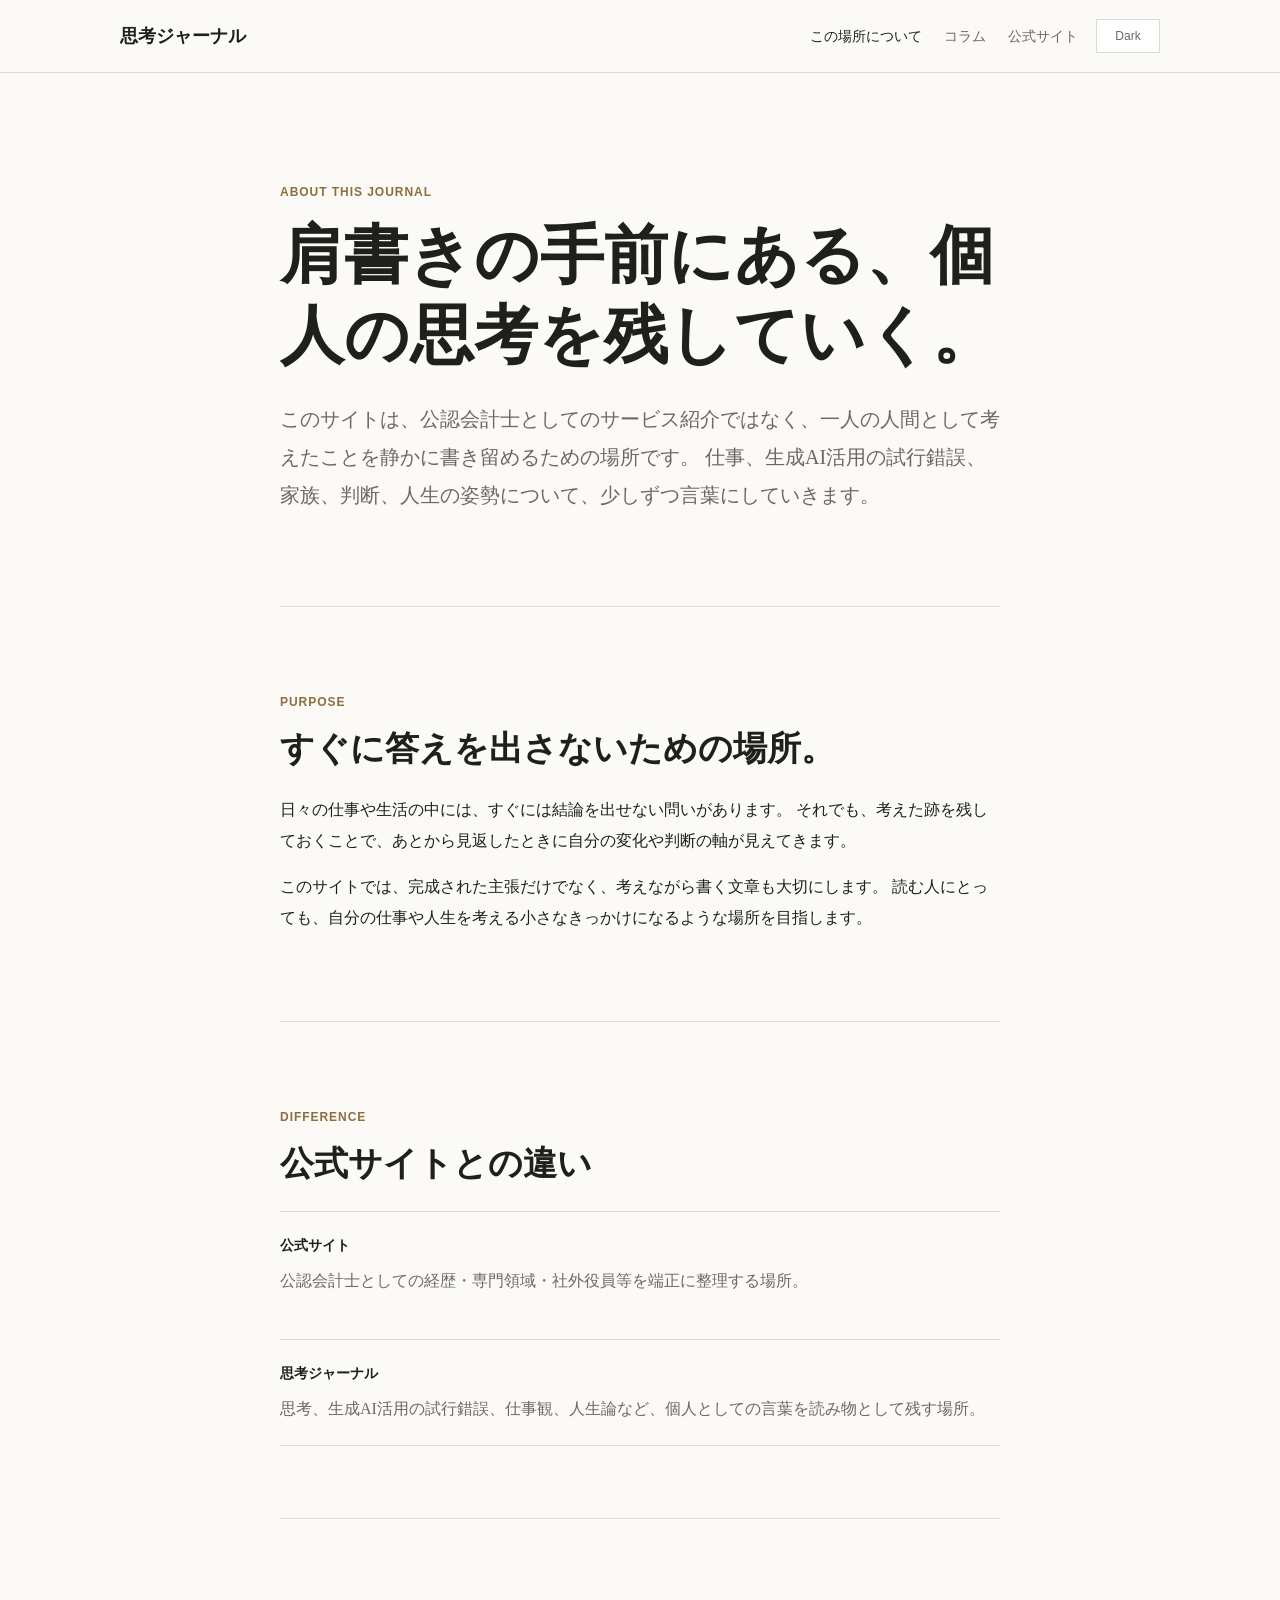
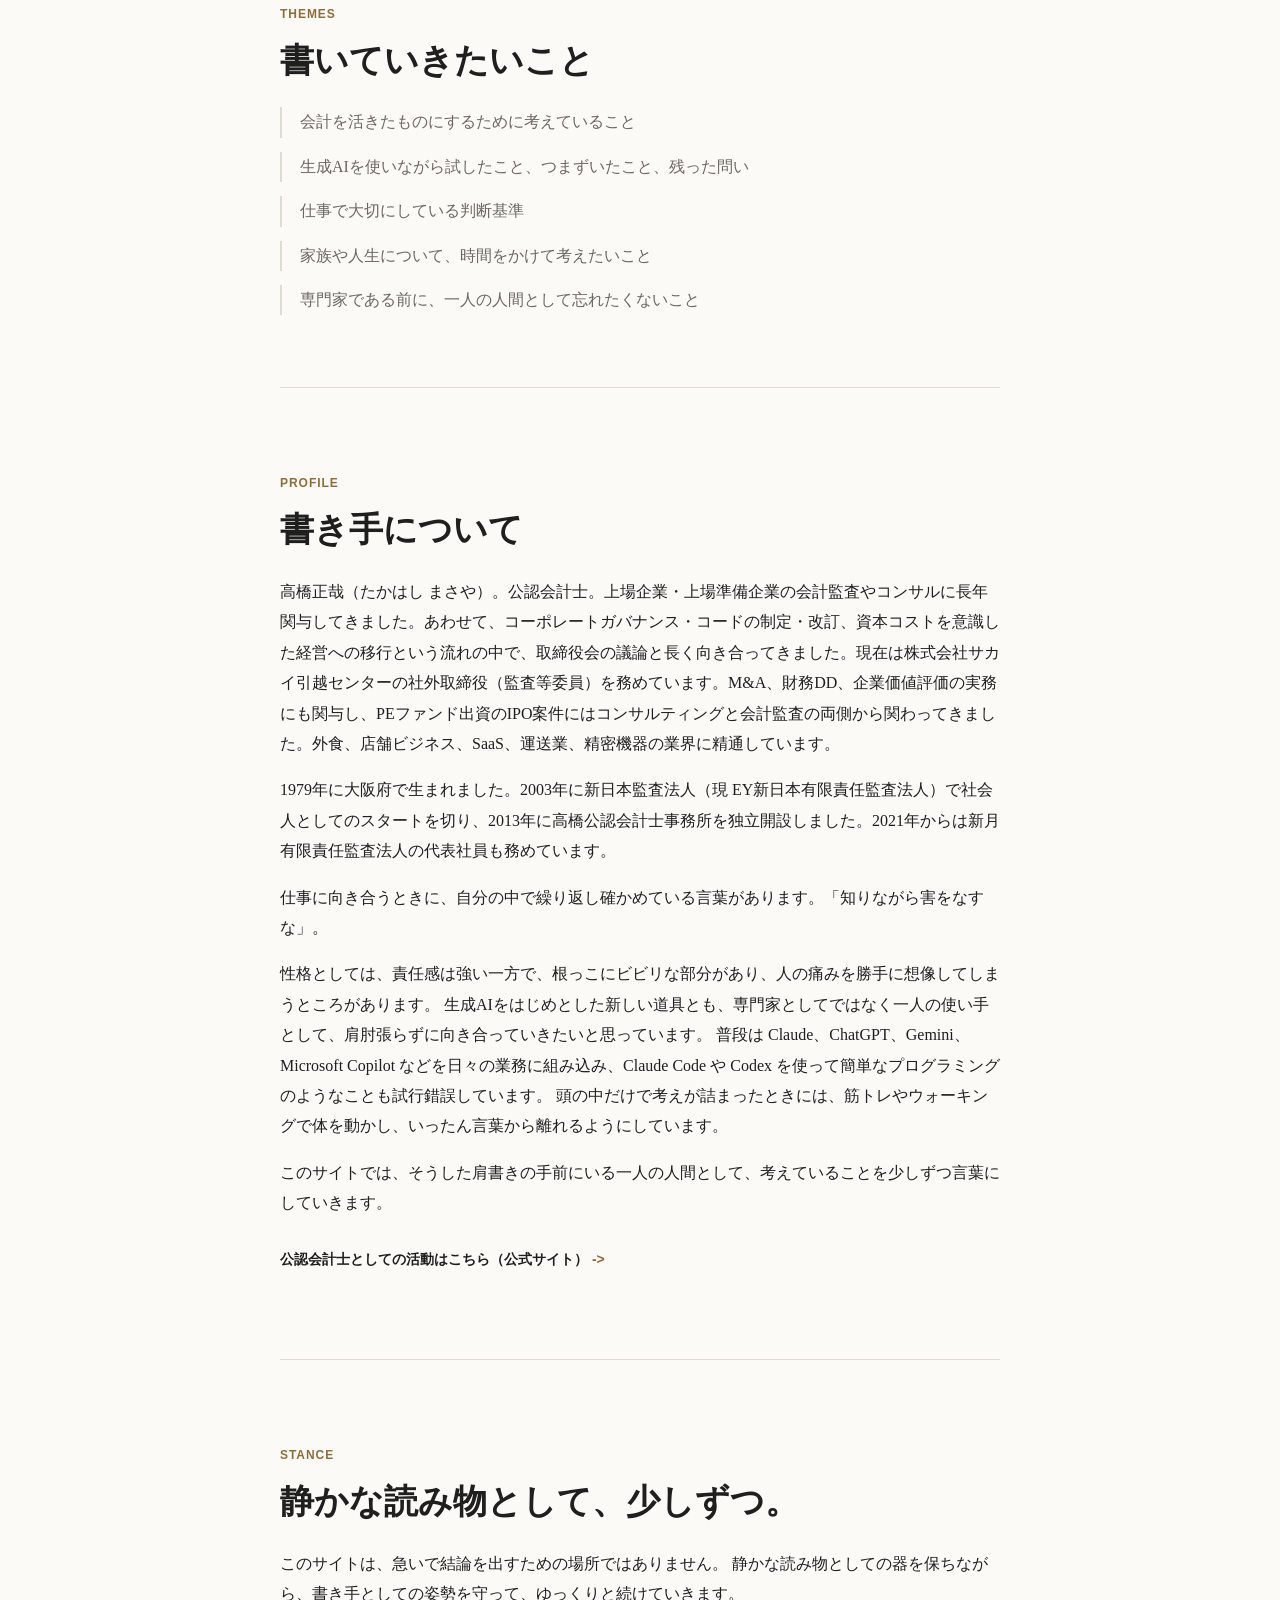
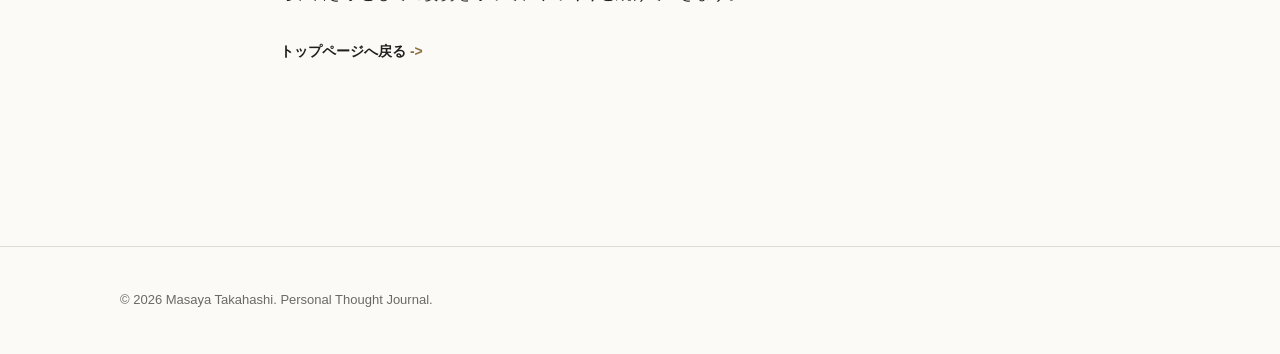
==== commit 277f128b: "Profile修正" ====
--- a/about.html
+++ b/about.html
@@ -118,18 +118,18 @@
         <p class="eyebrow">Profile</p>
         <h2 class="section-title" id="profile-title">書き手について</h2>
         <p>
-          高橋正哉（たかはし まさや）。公認会計士。1979年大阪府生まれ。
-          2003年に新日本監査法人（現 EY新日本有限責任監査法人）に入所し、上場企業・上場準備企業の会計監査に長年関与してきました。M&A、財務デューデリジェンス、企業価値評価の領域にも携わり、PEファンド出資のIPO案件には、合計10年以上にわたり伴走しています。
+          高橋正哉（たかはし まさや）。公認会計士。上場企業・上場準備企業の会計監査やコンサルに長年関与してきました。あわせて、コーポレートガバナンス・コードの制定・改訂、資本コストを意識した経営への移行という流れの中で、取締役会の議論と長く向き合ってきました。現在は株式会社サカイ引越センターの社外取締役（監査等委員）を務めています。M&A、財務DD、企業価値評価の実務にも関与し、PEファンド出資のIPO案件にはコンサルティングと会計監査の両側から関わってきました。外食、店舗ビジネス、SaaS、運送業、精密機器の業界に精通しています。
         </p>
         <p>
-          コーポレートガバナンス・コードの制定・改訂、資本コストを意識した経営への移行という流れの中で、上場企業2社の社外役員（社外取締役・社外監査役）を歴任し、現在は株式会社サカイ引越センターの社外取締役（監査等委員）を務めています。2013年に高橋公認会計士事務所を設立。2021年からは新月有限責任監査法人の代表社員も務めています。
+          1979年に大阪府で生まれました。2003年に新日本監査法人（現 EY新日本有限責任監査法人）で社会人としてのスタートを切り、2013年に高橋公認会計士事務所を独立開設しました。2021年からは新月有限責任監査法人の代表社員も務めています。
         </p>
         <p>
-          仕事のうえでは「志高く」「かっこ悪い事はしない」「知りながら害をなすな」「常に全力で」という言葉を、自分への戒めとして大切にしています。
+          仕事に向き合うときに、自分の中で繰り返し確かめている言葉があります。「知りながら害をなすな」。
         </p>
         <p>
           性格としては、責任感は強い一方で、根っこにビビリな部分があり、人の痛みを勝手に想像してしまうところがあります。
           生成AIをはじめとした新しい道具とも、専門家としてではなく一人の使い手として、肩肘張らずに向き合っていきたいと思っています。
+          普段は Claude、ChatGPT、Gemini、Microsoft Copilot などを日々の業務に組み込み、Claude Code や Codex を使って簡単なプログラミングのようなことも試行錯誤しています。
           頭の中だけで考えが詰まったときには、筋トレやウォーキングで体を動かし、いったん言葉から離れるようにしています。
         </p>
         <p>
